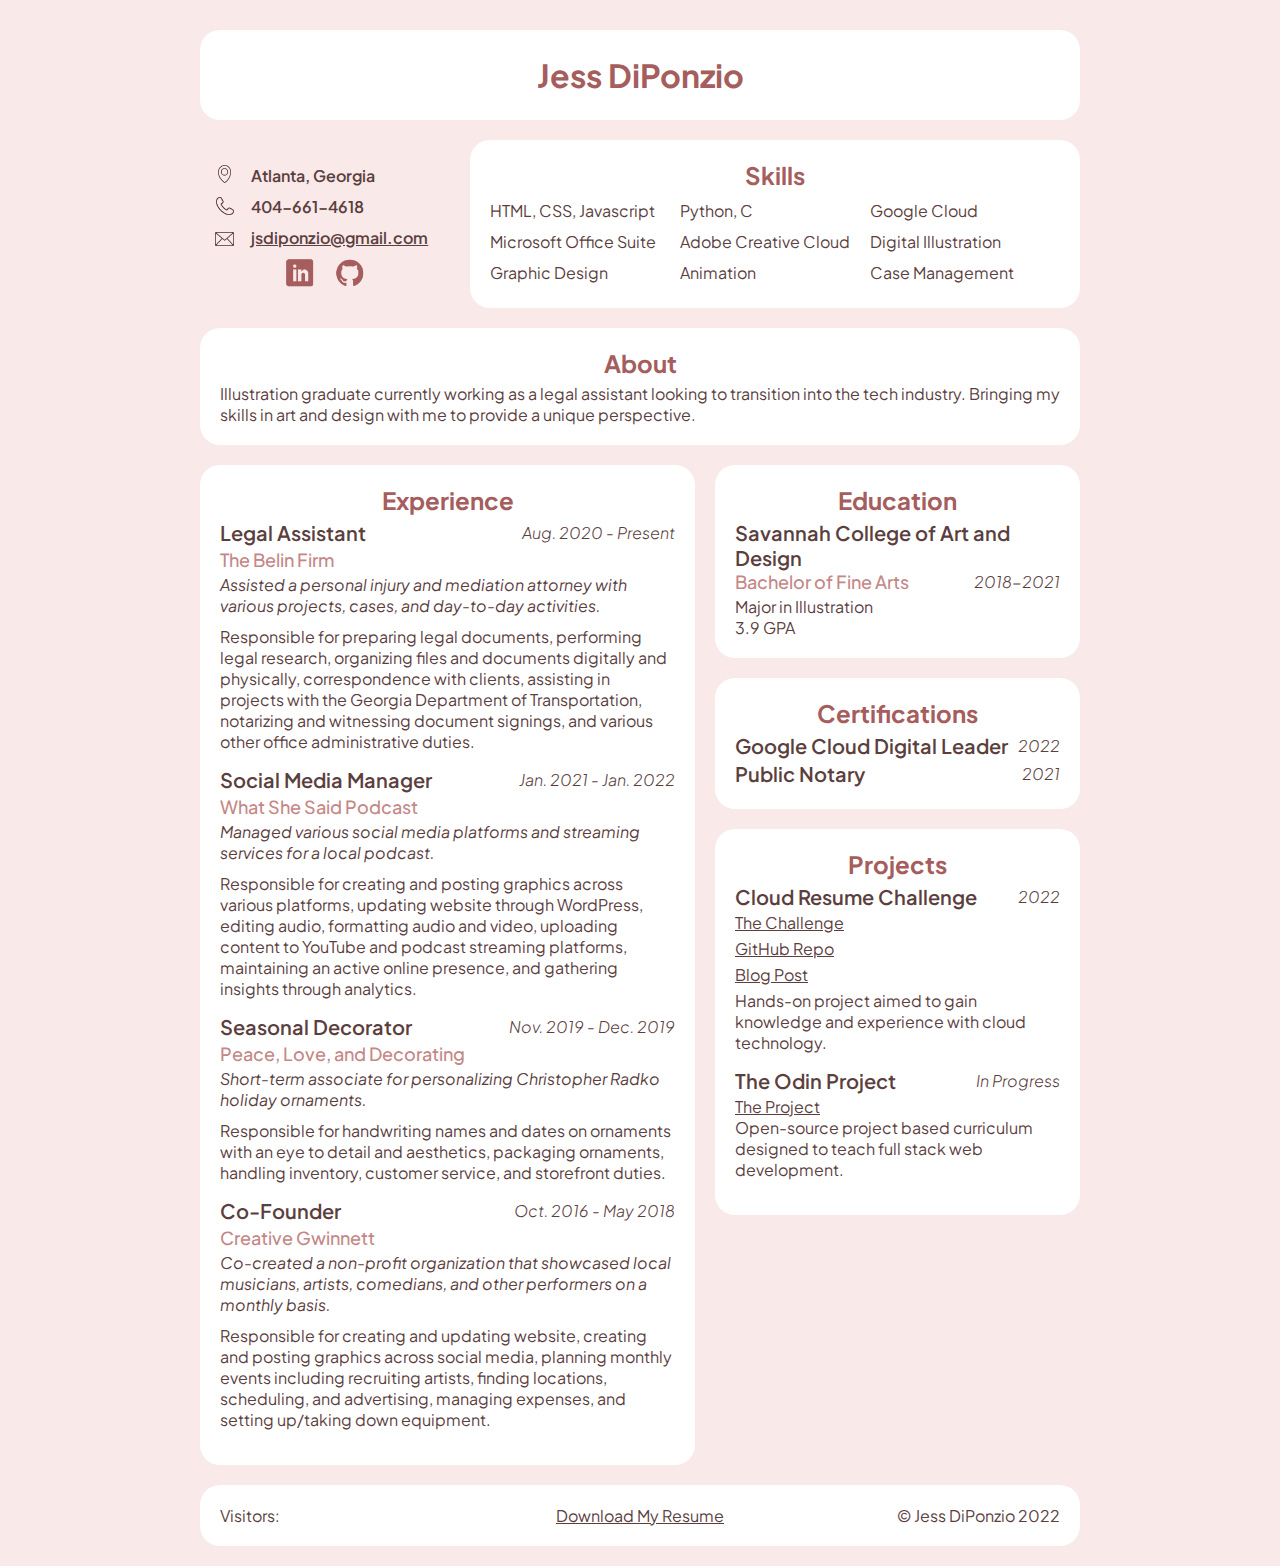
==== front-end/index.html @ 91625d3b "Edit LinkedIn link" ====
<!DOCTYPE html>
<html lang="en">
<head>
    <meta charset="UTF-8">
    <meta http-equiv="X-UA-Compatible" content="IE=edge">
    <meta name="viewport" content="width=device-width, initial-scale=1.0">
    <title>Jess DiPonzio</title>
    <link rel="stylesheet" href="./style.css">
    <link rel="preconnect" href="https://fonts.googleapis.com">
    <link rel="preconnect" href="https://fonts.gstatic.com" crossorigin>
    <link href="https://fonts.googleapis.com/css2?family=Plus+Jakarta+Sans:ital,wght@0,300;0,400;0,500;0,600;0,700;1,300;1,400;1,500;1,600;1,700&display=swap" rel="stylesheet">
    <script src="./index.js"></script>
</head>
<body>
    <header>
        <h1>Jess DiPonzio</h1>
    </header>

    <div class="bio">
        <div class="bio-info">
            <div class="contact">
                <ul class="contact-icons">
                    <li><img src="./assets/location.png" alt="Location Icon"></li>
                    <li><img src="./assets/phone.png" alt="Phone Icon"></li>
                    <li class="email"><img src="./assets/email.png" alt="Email Icon"></li>
                </ul>
                <ul class="contact-info">
                    <li>Atlanta, Georgia</li>
                    <li>404-661-4618</li>            
                    <li><a href = "mailto: jsdiponzio@gmail.com">jsdiponzio@gmail.com</a></li>
                </ul>
            </div>
            <div class="socials">
                <a href="https://linkedin.com/in/jess-diponzio/"><img src="./assets/linkedin-logo.png" alt="LinkedIn Logo"></a>
                <a href="https://github.com/jsdiponzio"><img src="./assets/github-logo.png" alt="GitHub Logo"></a>
            </div>
        </div>  


        <section class="skills">
            <h2>Skills</h2>
            <ul>
                <li>HTML, CSS, Javascript</li>
                <li>Python, C</li>
                <li>Google Cloud</li>
                <li>Microsoft Office Suite</li>
                <li>Adobe Creative Cloud</li>
                <li>Digital Illustration</li>
                <li>Graphic Design</li>
                <li>Animation</li>
                <li>Case Management</li>
            </ul>
        </section>
    </div>  

    <section class="about">
        <h2>About</h2>
        <p class="about-info">Illustration graduate currently working as a legal assistant looking to transition into the tech industry. Bringing my skills in art and design with me to provide a unique perspective.  </p>
    </section>

    <div class="content">
        <section class="experience">
            <h2>Experience</h2>
            <div class="job">
                <div class="job-title">
                    <h3>Legal Assistant</h3>
                    <p>Aug. 2020 - Present</p>
                </div>
                <h4>The Belin Firm</h4>
                <p class="job-desc">
                    Assisted a personal injury and mediation attorney with various projects, cases, and day-to-day activities.
                </p>
                <p class="job-tasks">
                    Responsible for preparing legal documents, performing legal research, organizing files and documents 
                    digitally and physically, correspondence with clients, assisting in projects with the Georgia Department of Transportation, notarizing and witnessing 
                    document signings, and various other office administrative duties.
                </p>             
            </div>

            <div class="job">
                <div class="job-title">
                    <h3>Social Media Manager</h3>
                    <p>Jan. 2021 - Jan. 2022</p>
                </div>
                <h4>What She Said Podcast</h4>
                <p class="job-desc">
                    Managed various social media platforms and streaming services for a local podcast.
                </p>
                <p class="job-tasks">
                    Responsible for creating and posting graphics across various platforms, updating website through WordPress, editing audio, 
                    formatting audio and video, uploading content to YouTube and podcast streaming platforms, maintaining an active online presence, 
                    and gathering insights through analytics.
                </p>
            </div>

            <div class="job">
                <div class="job-title">
                    <h3>Seasonal Decorator</h3>
                    <p>Nov. 2019 - Dec. 2019</p>
                </div>  
                <h4>Peace, Love, and Decorating</h4>
                <p class="job-desc">
                    Short-term associate for personalizing Christopher Radko holiday ornaments.
                </p>
                <p class="job-tasks">
                    Responsible for handwriting names and dates on ornaments with an eye to detail and aesthetics, packaging ornaments, 
                    handling inventory, customer service, and storefront duties.
                </p>
            </div>

            <div class="job">
                <div class="job-title">
                    <h3>Co-Founder</h3>
                    <p>Oct. 2016 - May 2018</p>
                </div>  
                <h4>Creative Gwinnett</h4>
                <p class="job-desc">
                    Co-created a non-profit organization that showcased local musicians, artists, comedians, and other performers on a monthly basis.
                </p>
                <p class="job-tasks">
                    Responsible for creating and updating website, creating and posting graphics across social media, planning monthly events including 
                    recruiting artists, finding locations, scheduling, and advertising, managing expenses, and setting up/taking down equipment.
                </p>
            </div>
        </section>        

        <div class="content-right">
            <section class="education">
                <h2>Education</h2>
                <div class="education-info">
                    <h3>Savannah College of Art and Design</h3>
                    <div class="degree">
                        <h4>Bachelor of Fine Arts</h4>
                        <p>2018-2021</p>
                    </div>
                    <p>Major in Illustration</p>
                    <p>3.9 GPA</p>
                </div> 
            </section>

            <section class="certifications">
                <h2>Certifications</h2>
                <div class="cert">
                    <h3>Google Cloud Digital Leader</h3>
                    <p>2022</hp>
                </div>
                <div class="cert">
                    <h3>Public Notary</h3>
                    <p>2021</p>
                </div>
            </section>

            <section class="projects">
                <h2>Projects</h2>
                <div class="project">
                    <div class="project-name">
                        <h3>Cloud Resume Challenge</h3>
                        <p>2022</p>
                    </div>
                    <div class="project-links">
                        <a href="https://cloudresumechallenge.dev/docs/the-challenge/googlecloud/">The Challenge</a>
                        <a href="https://github.com/jsdiponzio/cloud-resume-challenge">GitHub Repo</a>
                        <a href="">Blog Post</a>
                    </div>
                    <p>Hands-on project aimed to gain knowledge and experience with cloud technology.</p>
                </div>
                <div class="project">
                    <div class="project-name">
                        <h3>The Odin Project</h3>
                        <p>In Progress</p>
                    </div>
                    <a href="https://www.theodinproject.com/">The Project</a>
                    <p>Open-source project based curriculum designed to teach full stack web development.</p>
                </div>
            </section>
        </div>
    </div>    

    <footer>
        <div class="counter">
            <p>Visitors: &nbsp;</p>
            <p id="count"></p>
        </div>
        
        <div class="resume">
            <a href="">Download My Resume</a>
        </div>

        <div class="copyright">
            <p>© Jess DiPonzio 2022</p>
        </div>
    </footer>
</body>
</html>
---- front-end/style.css ----
* {
    font-family: 'Plus Jakarta Sans', sans-serif;
}

body {
    background-color: rgb(249, 233, 233);
}

h1,
h2 {
    color: rgb(165, 93, 93);
}

h2 {
    margin: 0 0 5px 0;
    text-align: center;
}

h3 {
    font-size: 20px;
    font-weight: 600;
}

h4 {
    font-size: 18px;
    font-weight: 500;
    color: rgb(196, 136, 136);
}

h3,
p,
ul,
a {
    color: rgb(91, 62, 62);
}

h3, 
h4,
ul, 
p {
    margin: 0;
}

a:hover {
    color: rgb(196, 136, 136);
}


header,
.skills,
.about,
.education,
.certifications,
.experience,
.projects,
footer,
.error {
    background-color: white;
    border-radius: 20px;
    padding: 20px;
}

header,
.bio,
.about,
.content,
footer,
.error {
    width: 840px;
    margin: 0 auto 20px;
}

header {
    margin-top: 30px;
    display: flex;
    align-items: center;
    justify-content: center;
    height: 50px;
}

.bio {
    display: grid;
    grid-template-columns: 250px 610px;
    justify-content: center;
    column-gap: 20px;
}

.bio-info {
    display: flex;
    flex-direction: column;
    padding: 15px;
}

.contact {
    display: flex;
    gap: 12px;
}

.contact-info,
.contact-icons {
    list-style: none;
    padding: 0;
    font-weight: 600;
}

.contact-icons {
    display: flex;
    flex-direction: column;
    align-items: center;
    gap: 10px;
    margin: 10px 5px 0 0;
}

.contact-icons img {
    height: 18px;
    width: auto;
}

.email img {
    height: 14px;
    width: auto;
}

.contact-info li {
    margin: 10px 0;
}

.socials img {
    height: 30px;
    width: auto;
}

.socials {
    display: flex;
    justify-content: center;
    align-items: center;
    gap: 20px;
}

.skills ul {
    list-style: none;
    padding: 0;
    display: grid;
    grid-template-columns: 170px 170px 170px;
    column-gap: 20px;
}

.skills li {
    margin: 5px 0;
}

.about {
    text-align: justify;
}

.content,
.content-right {
    display: flex;
    gap: 20px;
}

.content {
    width: 880px;
    justify-content: space-between;
}

.experience {
    flex: 0 0 455px;
}

.content-right {
    flex-direction: column;
}

.education h3 {
    text-align-last: justify;
}

.degree,
.cert,
.project-name,
.job-title {
    display: flex;
    justify-content: space-between;
    align-items: center;
    margin-bottom: 3px;
}

.degree p,
.cert p,
.project-name p,
.job-title p {
    font-style: italic;
    font-weight: 300;
}

.project-links {
    display: flex;
    flex-direction: column;
}

.project a {
    margin-bottom: 5px;
}

.project, 
.job {
    margin-bottom: 15px;
}

.job h4 {
    margin-bottom: 3px;

}
.job-desc {
    font-style: italic;
    margin-bottom: 10px;
}

footer {
    display: grid;
    grid-template-columns: 280px 280px 280px;
}

.counter {
    display: flex;
}

.resume {
    justify-self: center;
}

.copyright {
    text-align: right;
    justify-self: end;
}

.error {
    text-align: center;
}

.error h2 {
    font-size: 68px;
    color:rgb(196, 136, 136)
}

.error h3 {
    font-size: 42px;
    margin-bottom: 12px;
}

.error a {
    font-size: 32px;
    margin-top: 12px;
}
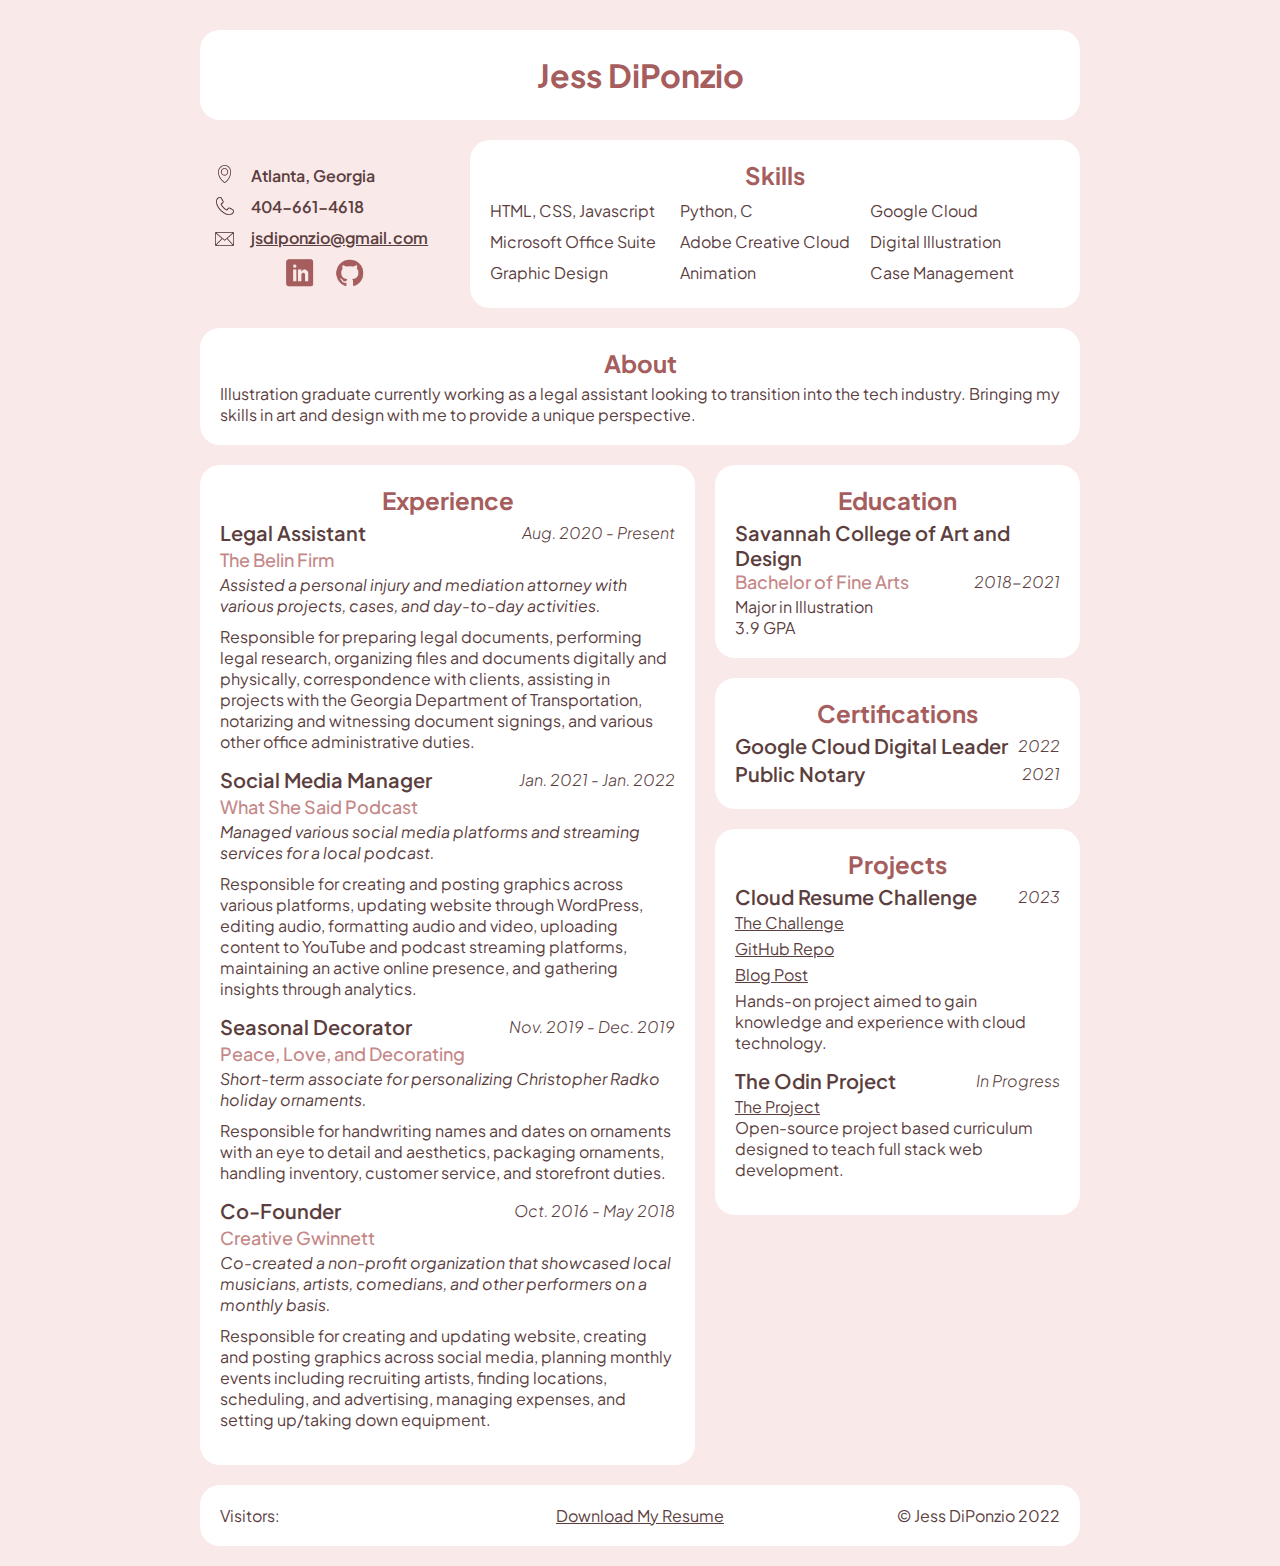
==== commit f6aacd63: "Edit project info" ====
--- a/front-end/index.html
+++ b/front-end/index.html
@@ -155,7 +155,7 @@
                 <div class="project">
                     <div class="project-name">
                         <h3>Cloud Resume Challenge</h3>
-                        <p>2022</p>
+                        <p>2023</p>
                     </div>
                     <div class="project-links">
                         <a href="https://cloudresumechallenge.dev/docs/the-challenge/googlecloud/">The Challenge</a>
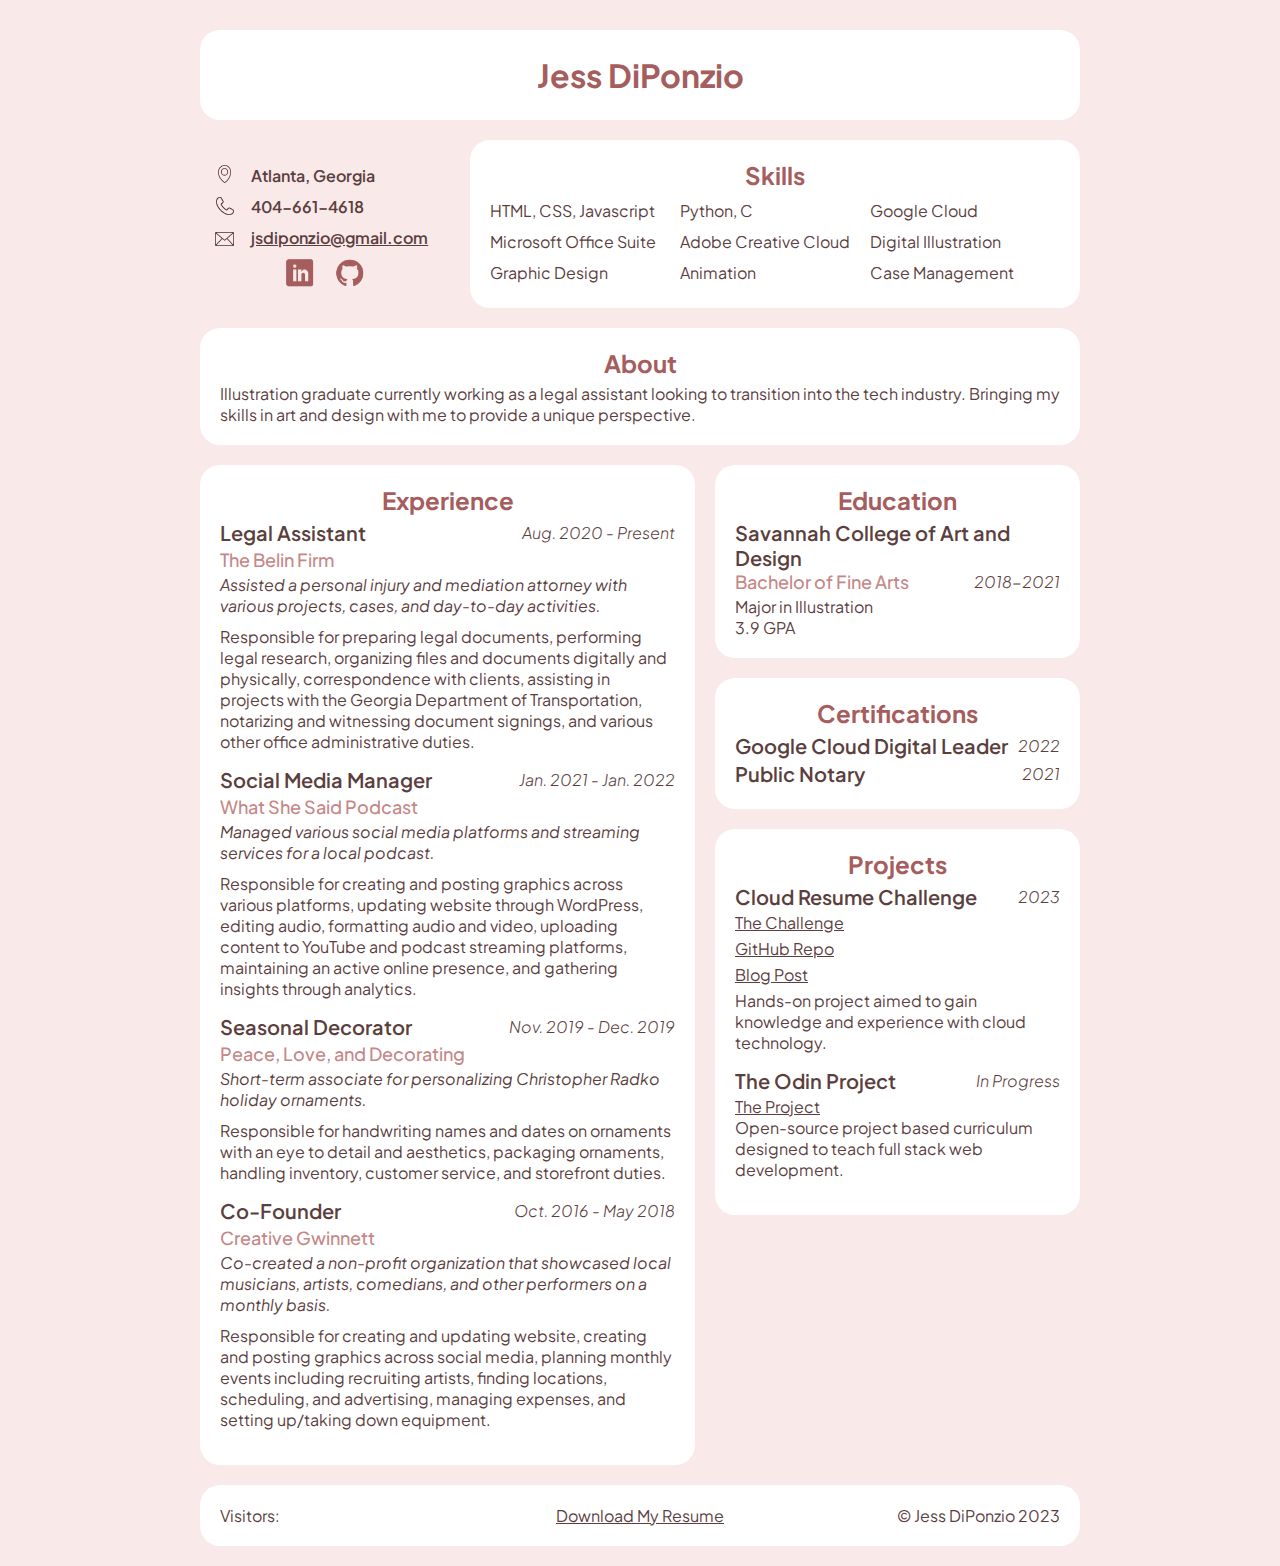
==== commit a780e8fb: "Edit html" ====
--- a/front-end/index.html
+++ b/front-end/index.html
@@ -187,7 +187,7 @@
         </div>
 
         <div class="copyright">
-            <p>© Jess DiPonzio 2022</p>
+            <p>© Jess DiPonzio 2023</p>
         </div>
     </footer>
 </body>
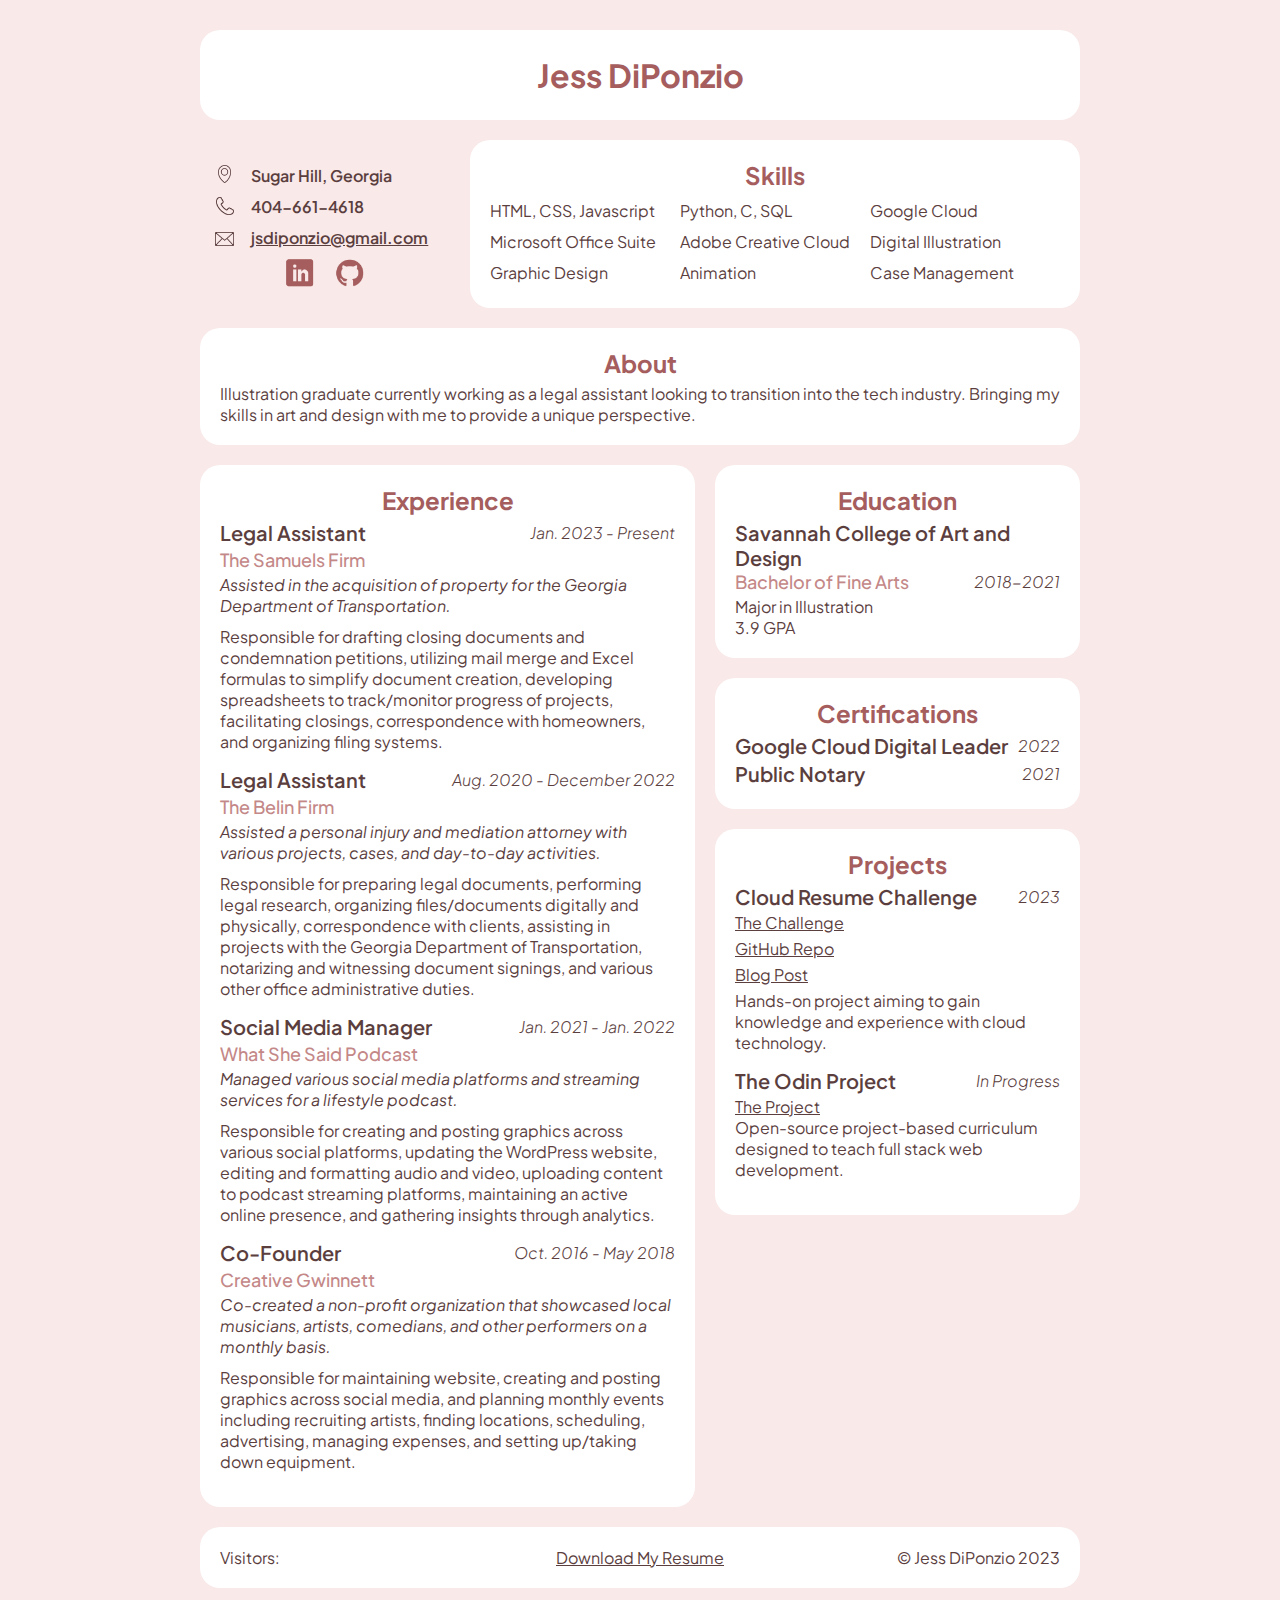
==== commit d763269e: "Edit work experience" ====
--- a/front-end/index.html
+++ b/front-end/index.html
@@ -25,7 +25,7 @@
                     <li class="email"><img src="./assets/email.png" alt="Email Icon"></li>
                 </ul>
                 <ul class="contact-info">
-                    <li>Atlanta, Georgia</li>
+                    <li>Sugar Hill, Georgia</li>
                     <li>404-661-4618</li>            
                     <li><a href = "mailto: jsdiponzio@gmail.com">jsdiponzio@gmail.com</a></li>
                 </ul>
@@ -41,7 +41,7 @@
             <h2>Skills</h2>
             <ul>
                 <li>HTML, CSS, Javascript</li>
-                <li>Python, C</li>
+                <li>Python, C, SQL</li>
                 <li>Google Cloud</li>
                 <li>Microsoft Office Suite</li>
                 <li>Adobe Creative Cloud</li>
@@ -64,15 +64,30 @@
             <div class="job">
                 <div class="job-title">
                     <h3>Legal Assistant</h3>
-                    <p>Aug. 2020 - Present</p>
+                    <p>Jan. 2023 - Present</p>
+                </div>
+                <h4>The Samuels Firm</h4>
+                <p class="job-desc">
+                    Assisted in the acquisition of property for the Georgia Department of Transportation.
+                </p>
+                <p class="job-tasks">
+                    Responsible for drafting closing documents and condemnation petitions, utilizing mail merge and Excel formulas 
+                    to simplify document creation, developing spreadsheets to track/monitor progress of projects, facilitating closings, 
+                    correspondence with homeowners, and organizing filing systems.
+                </p>             
+            </div>
+            <div class="job">
+                <div class="job-title">
+                    <h3>Legal Assistant</h3>
+                    <p>Aug. 2020 - December 2022</p>
                 </div>
                 <h4>The Belin Firm</h4>
                 <p class="job-desc">
                     Assisted a personal injury and mediation attorney with various projects, cases, and day-to-day activities.
                 </p>
                 <p class="job-tasks">
-                    Responsible for preparing legal documents, performing legal research, organizing files and documents 
-                    digitally and physically, correspondence with clients, assisting in projects with the Georgia Department of Transportation, notarizing and witnessing 
+                    Responsible for preparing legal documents, performing legal research, organizing files/documents digitally and physically, 
+                    correspondence with clients, assisting in projects with the Georgia Department of Transportation, notarizing and witnessing 
                     document signings, and various other office administrative duties.
                 </p>             
             </div>
@@ -84,27 +99,12 @@
                 </div>
                 <h4>What She Said Podcast</h4>
                 <p class="job-desc">
-                    Managed various social media platforms and streaming services for a local podcast.
+                    Managed various social media platforms and streaming services for a lifestyle podcast.
                 </p>
                 <p class="job-tasks">
-                    Responsible for creating and posting graphics across various platforms, updating website through WordPress, editing audio, 
-                    formatting audio and video, uploading content to YouTube and podcast streaming platforms, maintaining an active online presence, 
-                    and gathering insights through analytics.
-                </p>
-            </div>
-
-            <div class="job">
-                <div class="job-title">
-                    <h3>Seasonal Decorator</h3>
-                    <p>Nov. 2019 - Dec. 2019</p>
-                </div>  
-                <h4>Peace, Love, and Decorating</h4>
-                <p class="job-desc">
-                    Short-term associate for personalizing Christopher Radko holiday ornaments.
-                </p>
-                <p class="job-tasks">
-                    Responsible for handwriting names and dates on ornaments with an eye to detail and aesthetics, packaging ornaments, 
-                    handling inventory, customer service, and storefront duties.
+                    Responsible for creating and posting graphics across various social platforms, updating the WordPress website, editing and 
+                    formatting audio and video, uploading content to podcast streaming platforms, maintaining an active online presence, and gathering 
+                    insights through analytics.
                 </p>
             </div>
 
@@ -117,9 +117,9 @@
                 <p class="job-desc">
                     Co-created a non-profit organization that showcased local musicians, artists, comedians, and other performers on a monthly basis.
                 </p>
-                <p class="job-tasks">
-                    Responsible for creating and updating website, creating and posting graphics across social media, planning monthly events including 
-                    recruiting artists, finding locations, scheduling, and advertising, managing expenses, and setting up/taking down equipment.
+                <p class="job-tasks">   
+                    Responsible for maintaining website, creating and posting graphics across social media, and planning monthly events including recruiting artists, finding locations, 
+                    scheduling, advertising, managing expenses, and setting up/taking down equipment.
                 </p>
             </div>
         </section>        
@@ -162,7 +162,7 @@
                         <a href="https://github.com/jsdiponzio/cloud-resume-challenge">GitHub Repo</a>
                         <a href="">Blog Post</a>
                     </div>
-                    <p>Hands-on project aimed to gain knowledge and experience with cloud technology.</p>
+                    <p>Hands-on project aiming to gain knowledge and experience with cloud technology.</p>
                 </div>
                 <div class="project">
                     <div class="project-name">
@@ -170,7 +170,7 @@
                         <p>In Progress</p>
                     </div>
                     <a href="https://www.theodinproject.com/">The Project</a>
-                    <p>Open-source project based curriculum designed to teach full stack web development.</p>
+                    <p>Open-source project-based curriculum designed to teach full stack web development.</p>
                 </div>
             </section>
         </div>
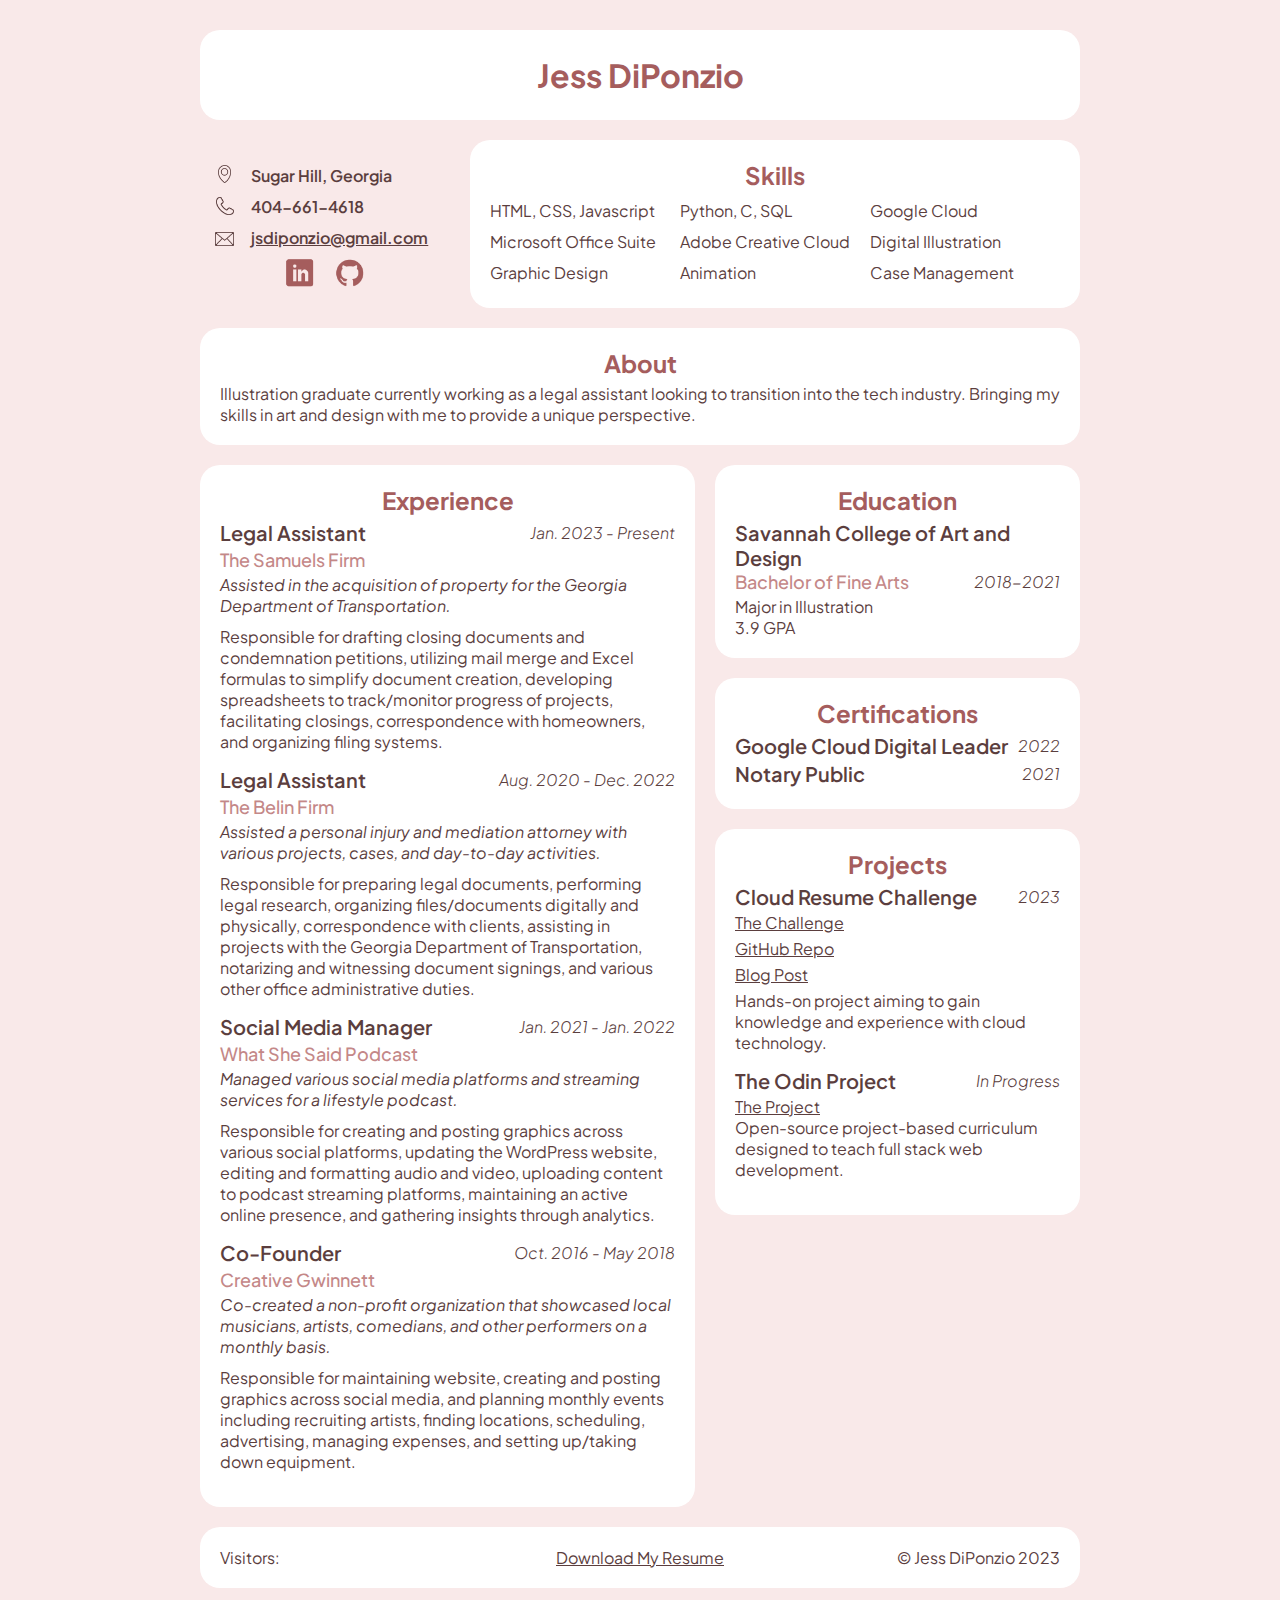
==== commit 105e704f: "Edit resume" ====
--- a/front-end/index.html
+++ b/front-end/index.html
@@ -79,7 +79,7 @@
             <div class="job">
                 <div class="job-title">
                     <h3>Legal Assistant</h3>
-                    <p>Aug. 2020 - December 2022</p>
+                    <p>Aug. 2020 - Dec. 2022</p>
                 </div>
                 <h4>The Belin Firm</h4>
                 <p class="job-desc">
@@ -145,7 +145,7 @@
                     <p>2022</hp>
                 </div>
                 <div class="cert">
-                    <h3>Public Notary</h3>
+                    <h3>Notary Public</h3>
                     <p>2021</p>
                 </div>
             </section>
@@ -183,7 +183,9 @@
         </div>
         
         <div class="resume">
-            <a href="">Download My Resume</a>
+            <a href="./assets/Jessica_DiPonzio_Resume.pdf" download>
+                Download My Resume
+            </a>
         </div>
 
         <div class="copyright">
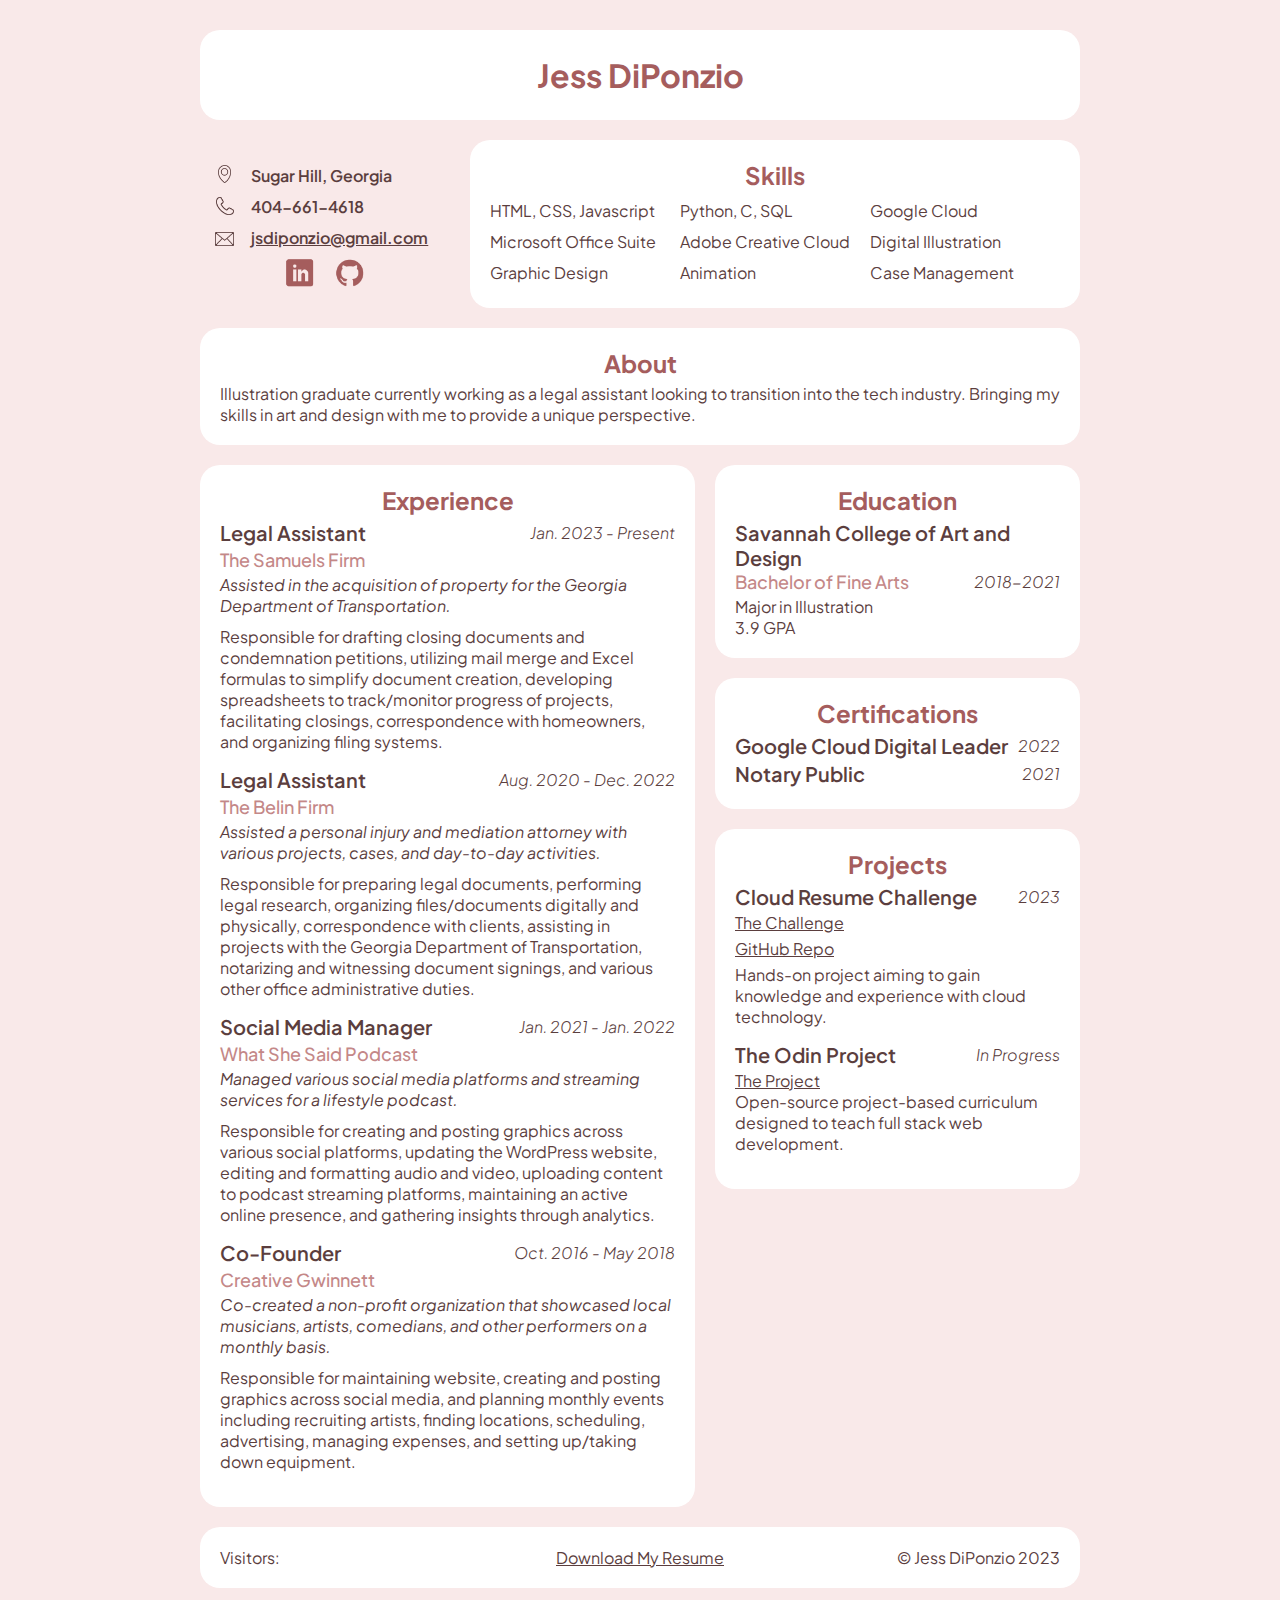
==== commit 7037be1e: "Edit resume" ====
--- a/front-end/index.html
+++ b/front-end/index.html
@@ -160,7 +160,7 @@
                     <div class="project-links">
                         <a href="https://cloudresumechallenge.dev/docs/the-challenge/googlecloud/">The Challenge</a>
                         <a href="https://github.com/jsdiponzio/cloud-resume-challenge">GitHub Repo</a>
-                        <a href="">Blog Post</a>
+                        <!-- <a href="">Blog Post</a> -->
                     </div>
                     <p>Hands-on project aiming to gain knowledge and experience with cloud technology.</p>
                 </div>
